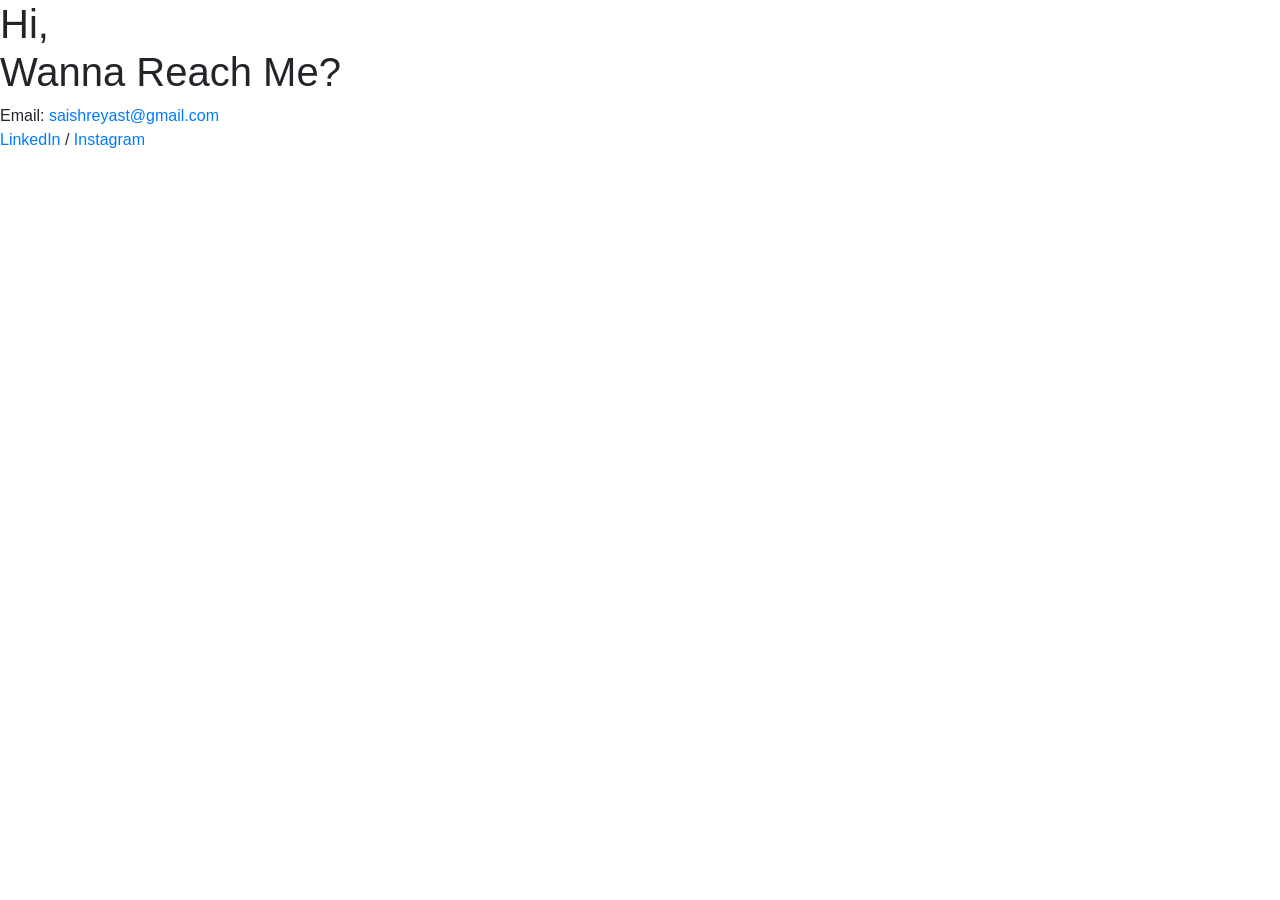
==== contact.html @ a1b561fd "Contact page start" ====
<!DOCTYPE html>
<html lang="en">
<head>
    <meta charset="UTF-8">
    <meta name="viewport" content="width=device-width, initial-scale=1.0">
    <link rel="preconnect" href="https://fonts.googleapis.com">
    <link rel="preconnect" href="https://fonts.gstatic.com" crossorigin>
    <link href="https://fonts.googleapis.com/css2?family=Quintessential&family=Raleway:wght@700&display=swap" rel="stylesheet">
    <link rel="stylesheet" href="https://cdn.jsdelivr.net/npm/bootstrap@4.5.3/dist/css/bootstrap.min.css" integrity="sha384-TX8t27EcRE3e/ihU7zmQxVncDAy5uIKz4rEkgIXeMed4M0jlfIDPvg6uqKI2xXr2" crossorigin="anonymous">
    <link rel="stylesheet" href="contact.css">
    <title>T Sai Shreyas</title>
</head>
<body>
    <h1>Hi,<br>
        Wanna Reach Me?
    </h1>
    <p>
        Email: <a href="mailto:saishreyast@gmail.com">saishreyast@gmail.com</a><br>
        <a href="https://www.linkedin.com/in/sai-shreyas-602014311">LinkedIn</a> / <a href="https://www.instagram.com/shreyyyy_2006/">Instagram</a>
    </p>
</body>
</html>
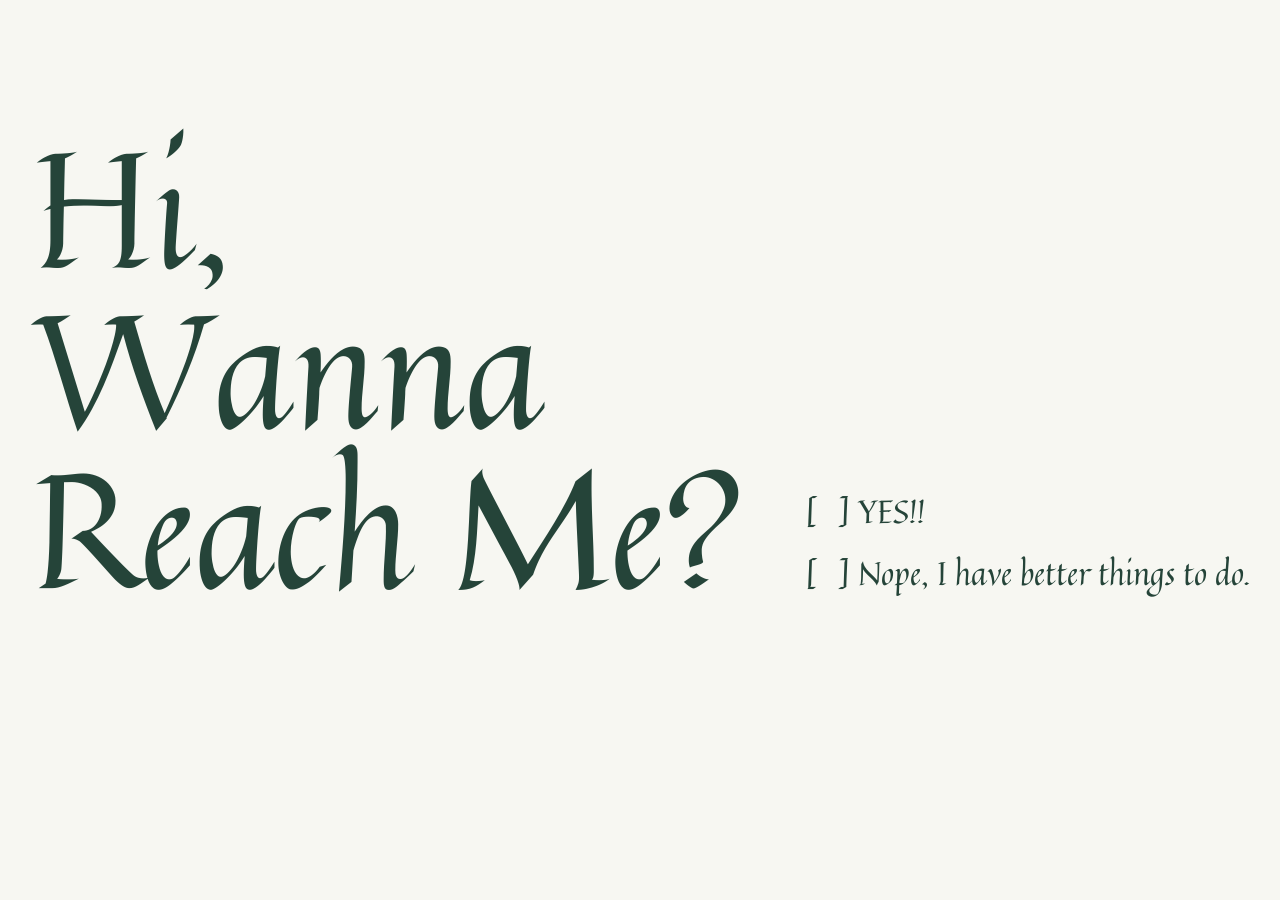
==== commit 3923bfea: "contact page buttons" ====
--- a/contact.html
+++ b/contact.html
@@ -11,12 +11,15 @@
     <title>T Sai Shreyas</title>
 </head>
 <body>
-    <h1>Hi,<br>
-        Wanna Reach Me?
-    </h1>
-    <p>
-        Email: <a href="mailto:saishreyast@gmail.com">saishreyast@gmail.com</a><br>
-        <a href="https://www.linkedin.com/in/sai-shreyas-602014311">LinkedIn</a> / <a href="https://www.instagram.com/shreyyyy_2006/">Instagram</a>
-    </p>
+    <div class = "d-inline-flex flex-row">
+        <h1>Hi,<br>
+            Wanna<br>
+            Reach Me?
+        </h1>
+        <div class = "choices d-flex flex-column">
+            <button class = "btn yes"><span class ="brackets">[<span class = "x">X</span>]</span> YES!!</button>
+            <button class = "btn no"><span class ="brackets">[<span class = "x">X</span>]</span> Nope, I have better things to do.</button>
+        </div>
+    </div>
 </body>
 </html>
--- a/contact.css
+++ b/contact.css
@@ -0,0 +1,35 @@
+body{
+    background-color: #F7F7F2;
+    font-family: "Quintessential";
+}
+h1{
+    margin-top: 8rem;
+    margin-left: 2rem;
+    font-size: 10rem;
+    color: #254439;
+    line-height: 10rem;
+}
+.choices{
+    margin-top: 30rem;
+    margin-left: 3rem;
+}
+.btn{
+    font-size: 2rem;
+    text-align: left;
+    transition: transform 0.3s ease;
+    color: #254439;
+}
+.x{
+    opacity: 0;
+    transition: opacity 0.2s ease;
+}
+.btn:hover{
+    transform: translateX(10px);
+}
+.btn:hover .x{
+    opacity: 1;
+}
+.btn:focus{
+    outline: none;
+    box-shadow: none;
+}
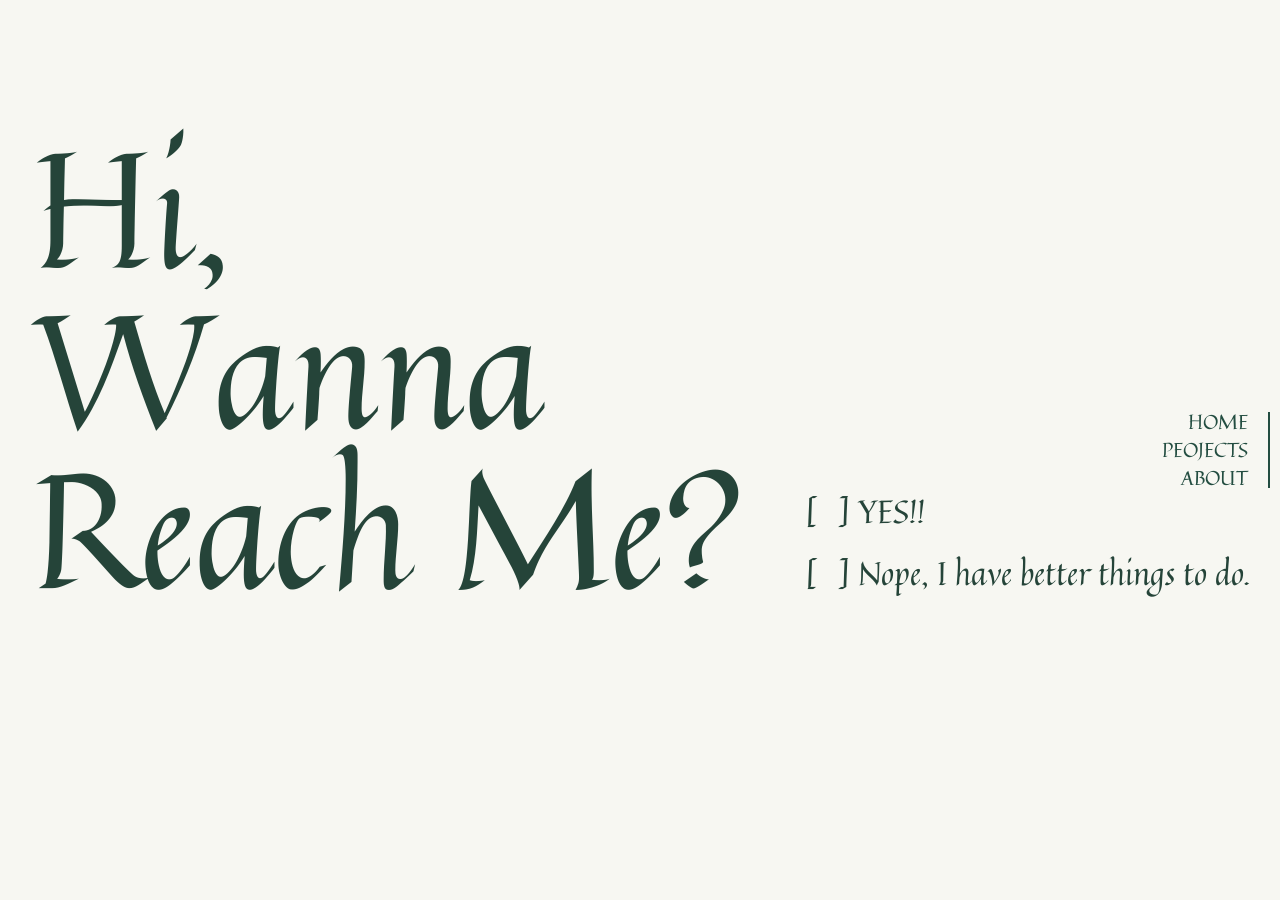
==== commit a252c5e3: "Contact page done" ====
--- a/contact.html
+++ b/contact.html
@@ -16,10 +16,30 @@
             Wanna<br>
             Reach Me?
         </h1>
-        <div class = "choices d-flex flex-column">
-            <button class = "btn yes"><span class ="brackets">[<span class = "x">X</span>]</span> YES!!</button>
-            <button class = "btn no"><span class ="brackets">[<span class = "x">X</span>]</span> Nope, I have better things to do.</button>
+        <div class = "d-flex flex-column">
+            <div class = "response">
+                <div class="yes-info">
+                    <p>Email: <a href="mailto:saishreyast@gmail.com" target="_blank" class="ref">saishreyast@gmail.com</a><br>
+                        Socials: <a href="https://www.linkedin.com/in/sai-shreyas-602014311" class="ref" target = "_blank">LinkedIn</a> / <a href="https://www.instagram.com/shreyyyy_2006/" class="ref" target = "_blank">Instagram</a></p>
+                </div>
+                <div class="no-info">
+                    <p>You said no, that's fine <br>
+                       Shreyas definitely won't cry <br>
+                       His inbox disagrees <br>
+                <span class="indent">- Haiku by ChatGPT</span></p>
+                </div>
+            </div>
+            <div class = "choices d-flex flex-column">
+                <button class = "btn yes"><span class ="brackets">[<span class = "x">X</span>]</span> YES!!</button>
+                <button class = "btn no"><span class ="brackets">[<span class = "x">X</span>]</span> Nope, I have better things to do.</button>
+            </div>
         </div>
+        <nav class="side-nav d-flex flex-column">
+            <a href="#" class="jump">HOME</a>
+            <a href="#" class="jump">PEOJECTS</a>
+            <a href="#" class="jump">ABOUT</a>
+        </nav>
     </div>
+    <script src="contact.js"></script>
 </body>
 </html>
--- a/contact.css
+++ b/contact.css
@@ -32,4 +32,63 @@
 .btn:focus{
     outline: none;
     box-shadow: none;
+}
+.yes-info,.no-info{
+    opacity: 0;
+    transform: translateY(15px);
+    transition: opacity 0.4s ease, transform 0.4s ease;
+    pointer-events: none;
+}
+.yes-info.active, .no-info.active{
+    opacity: 1;
+    transform: translateY(0);
+    pointer-events: auto;
+}
+.response{
+    position: absolute;
+}
+.no-info, .yes-info{
+    position: absolute;
+    width: 25rem;
+    margin-top: 5rem;
+    margin-left: 5rem;
+    font-size: 30px;
+    color: #B6BDB9;
+    background-color: #254439;
+    padding: 20px;
+    border-radius: 10px;
+}
+.ref{
+    color: aquamarine;
+    text-decoration: underline;
+}
+.ref:hover{
+    text-decoration: line-through;
+    color: aquamarine;
+}
+.indent{
+    padding-left: 30px;
+}
+.side-nav{
+    position: fixed;
+    right: 10px;
+    top: 50%;
+    transform: translateY(-50%);
+
+    align-items: flex-end;
+    gap: 8px;
+
+    padding-right: 20px;
+    border-right: 2px solid #234d41;
+}
+.jump{
+    color: #234d41;
+    font-size: 20px;
+    line-height: 1;
+    transition: transform 0.2s ease, color 0.2s ease;
+}
+.jump:hover{
+    transform: translateX(-10px);
+    color: aquamarine;
+    text-decoration: line-through;
 }
